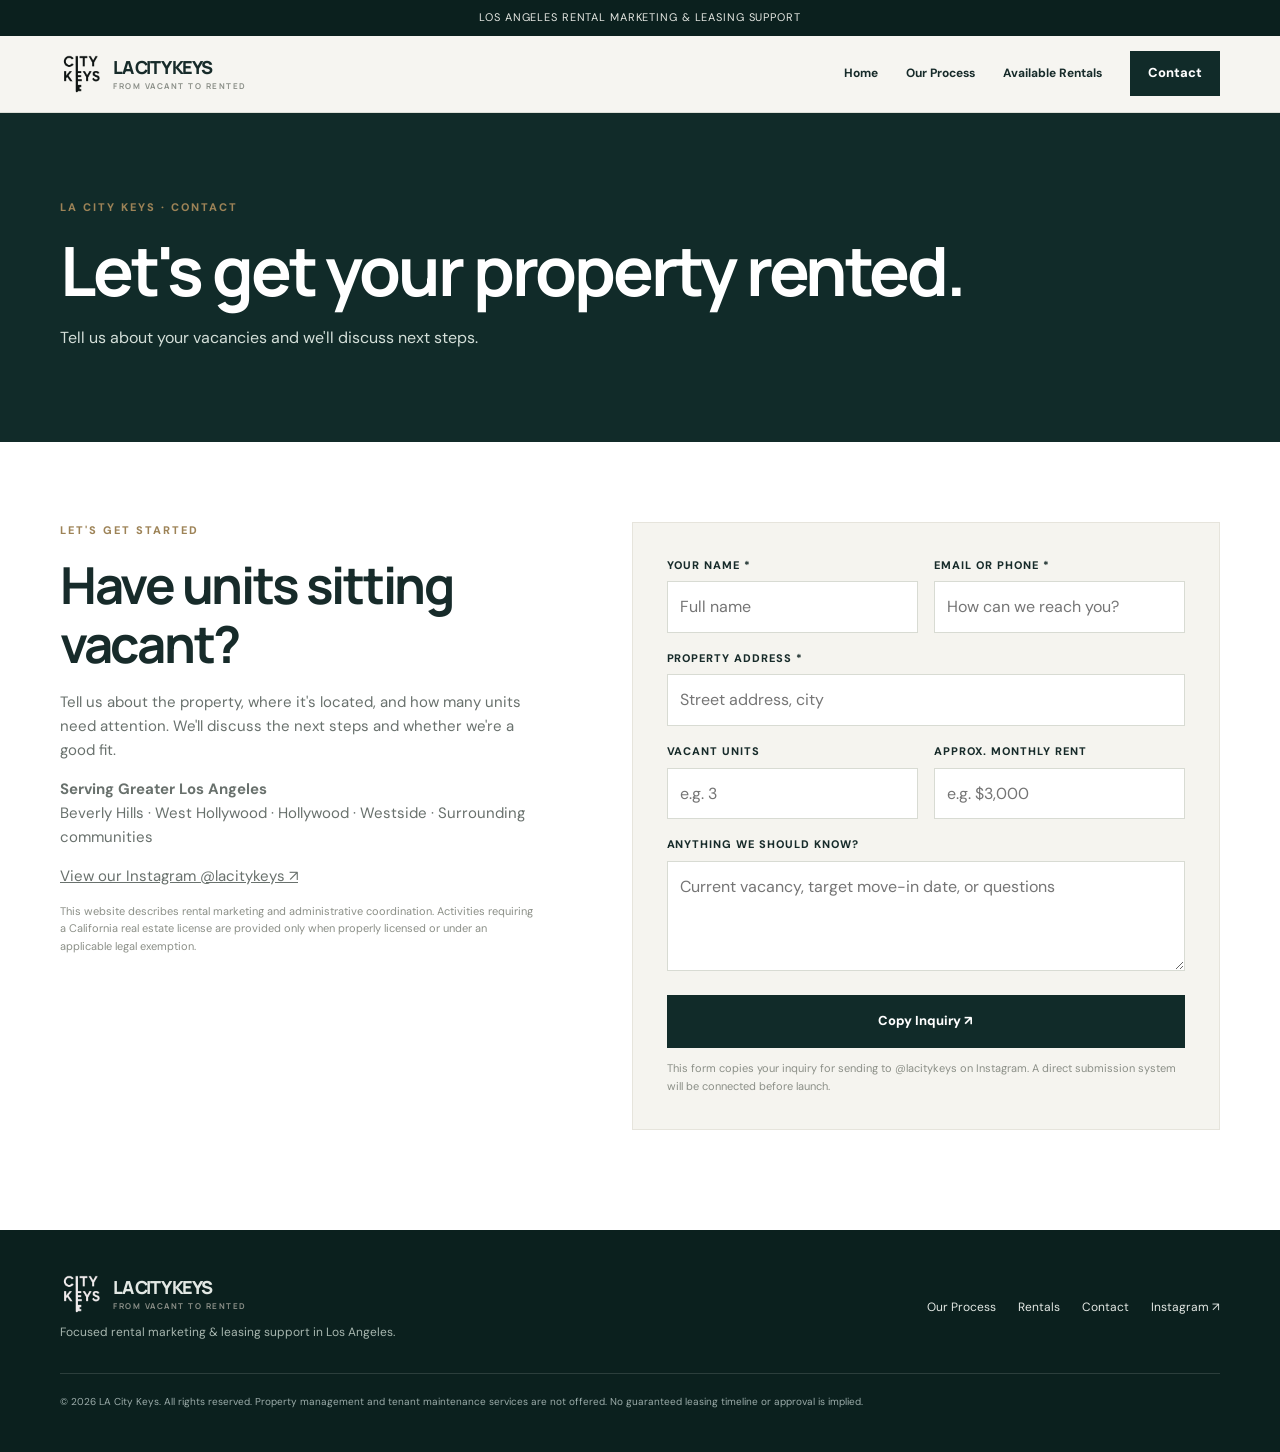
==== contact.html @ 5f10b1bb "Add files via upload" ====
<!DOCTYPE html>

<html lang="en">
<head>
<meta charset="utf-8"/>
<meta content="width=device-width,initial-scale=1" name="viewport"/>
<meta content="#132d2b" name="theme-color"/>
<title>Contact | LA City Keys</title>
<meta content="Vacant units deserve immediate attention. LA City Keys helps Los Angeles property owners market rentals, coordinate showings and keep the leasing process moving." name="description"/>
<link href="https://lacitykeys.com/" rel="canonical"/>
<meta content="LA City Keys | From Vacant to Rented" property="og:title"/>
<meta content="Dedicated vacancy-focused rental marketing and leasing support in Los Angeles." property="og:description"/>
<meta content="https://lacitykeys.com/" property="og:url"/>
<meta content="website" property="og:type"/>
<link href="https://fonts.googleapis.com" rel="preconnect"/>
<link crossorigin="" href="https://fonts.gstatic.com" rel="preconnect"/>
<link href="https://fonts.googleapis.com/css2?family=DM+Sans:wght@400;500;600;700&amp;family=Manrope:wght@400;500;600;700;800&amp;display=swap" rel="stylesheet"/>

<link href="css/style.css" rel="stylesheet"/></head>
<body class="contact-page">
<div class="top">LOS ANGELES RENTAL MARKETING &amp; LEASING SUPPORT</div>
<header class="nav"><div class="wrap nav-inner">
<a aria-label="LA City Keys home" class="brand" href="index.html"><img alt="City Keys logo" class="brand-logo" src="images/city-keys-logo.png"/><span class="brand-name">LA CITY KEYS<small>FROM VACANT TO RENTED</small></span></a>
<button aria-expanded="false" aria-label="Toggle navigation" class="menu" onclick="toggleMenu(this)">☰</button>
<nav class="links" id="navlinks"><a href="index.html">Home</a><a href="index.html#process">Our Process</a><a href="rentals.html">Available Rentals</a><a class="btn btn-dark" href="contact.html">Contact</a></nav>
</div></header>
<main><section class="page-hero"><div class="wrap"><div class="eyebrow">LA CITY KEYS · CONTACT</div><h1>Let's get your property rented.</h1><p>Tell us about your vacancies and we'll discuss next steps.</p></div></section><section class="contact" id="contact"><div class="wrap contact-grid">
<div><div class="eyebrow">LET'S GET STARTED</div><h2>Have units sitting vacant?</h2><p>Tell us about the property, where it's located, and how many units need attention. We'll discuss the next steps and whether we're a good fit.</p><p><strong>Serving Greater Los Angeles</strong><br/>Beverly Hills · West Hollywood · Hollywood · Westside · Surrounding communities</p><p><a href="https://www.instagram.com/lacitykeys/" rel="noopener noreferrer" style="text-decoration:underline" target="_blank">View our Instagram @lacitykeys ↗</a></p><p class="fine">This website describes rental marketing and administrative coordination. Activities requiring a California real estate license are provided only when properly licensed or under an applicable legal exemption.</p></div>
<form class="form" id="ownerForm" onsubmit="return submitInquiry(event)">
<div class="two"><div class="field"><label for="name">Your name *</label><input autocomplete="name" id="name" placeholder="Full name" required=""/></div><div class="field"><label for="contact">Email or phone *</label><input id="contact" placeholder="How can we reach you?" required=""/></div></div>
<div class="field"><label for="address">Property address *</label><input id="address" placeholder="Street address, city" required=""/></div>
<div class="two"><div class="field"><label for="units">Vacant units</label><input id="units" inputmode="numeric" placeholder="e.g. 3"/></div><div class="field"><label for="rent">Approx. monthly rent</label><input id="rent" placeholder="e.g. $3,000"/></div></div>
<div class="field"><label for="details">Anything we should know?</label><textarea id="details" placeholder="Current vacancy, target move-in date, or questions"></textarea></div>
<button class="btn btn-dark" type="submit">Copy Inquiry ↗</button>
<p class="fine" style="margin:12px 0 0">This form copies your inquiry for sending to @lacitykeys on Instagram. A direct submission system will be connected before launch.</p>
</form></div></section></main>
<footer class="footer"><div class="wrap"><div class="footer-inner"><div><div class="brand" href="index.html"><img alt="City Keys logo" class="brand-logo" src="images/city-keys-logo.png"/><span class="brand-name">LA CITY KEYS<small>FROM VACANT TO RENTED</small></span></div><p>Focused rental marketing &amp; leasing support in Los Angeles.</p></div><div class="footer-links"><a href="index.html#process">Our Process</a><a href="rentals.html">Rentals</a><a href="contact.html">Contact</a><a href="https://www.instagram.com/lacitykeys/">Instagram ↗</a></div></div><div class="legal">© <span data-year=""></span> LA City Keys. All rights reserved. Property management and tenant maintenance services are not offered. No guaranteed leasing timeline or approval is implied.</div></div></footer>

<script defer="True" src="js/main.js"></script></body></html>
---- css/style.css ----
:root{--ink:#172b2a;--deep:#112b29;--cream:#f6f5f1;--sand:#e8e4dc;--gold:#c3aa7d;--muted:#69716d;--white:#fff}
*{box-sizing:border-box}html{scroll-behavior:smooth}body{margin:0;font-family:"DM Sans",sans-serif;color:var(--ink);background:var(--cream);line-height:1.6}a{color:inherit;text-decoration:none}button,input,textarea{font:inherit}button{cursor:pointer}img{max-width:100%;display:block}.wrap{width:min(1160px,calc(100% - 48px));margin:auto}.eyebrow{font-size:11px;font-weight:800;letter-spacing:.18em;text-transform:uppercase;color:#9d8357}.btn{display:inline-flex;align-items:center;justify-content:center;gap:12px;background:var(--gold);padding:15px 24px;color:#182521;font-size:13px;font-weight:800;border:1px solid var(--gold);transition:.2s}.btn:hover{background:#d8c397}.btn-outline{background:transparent;color:var(--white);border-color:#ffffff77}.btn-outline:hover{background:#ffffff18}.btn-dark{background:var(--deep);color:white;border-color:var(--deep)}h1,h2,h3,p{margin-top:0}h1,h2,h3{font-family:Manrope,sans-serif;line-height:1.16;letter-spacing:-.045em}h2{font-size:clamp(32px,4vw,51px)}p{color:var(--muted)}.top{background:#0b201e;color:#e5e7e2;font-size:11px;letter-spacing:.08em;text-align:center;padding:9px}.nav{background:var(--cream);position:sticky;top:0;z-index:30;border-bottom:1px solid #dcded7}.nav-inner{display:flex;align-items:center;justify-content:space-between;min-height:76px;gap:20px}.brand{display:flex;align-items:center;gap:11px;font:800 20px Manrope;letter-spacing:-.07em}.mark{display:grid;place-items:center;width:36px;height:36px;background:var(--deep);color:var(--gold);font-size:19px;font-weight:800}.brand small{display:block;font-size:8px;letter-spacing:.19em;font-weight:700;color:#8b8f88}.links{display:flex;align-items:center;gap:28px;font-size:12px;font-weight:700}.links a:not(.btn):hover{color:#9b7a46}.links .btn{padding:11px 17px}.menu{display:none;background:none;border:0;font-size:25px}.hero{background:var(--deep);color:#fff;position:relative;overflow:hidden}.hero:before{content:"";position:absolute;inset:0;background:linear-gradient(90deg,#102b29 0%,#102b29 40%,#102b29d9 56%,#102b2960 100%),url("https://images.unsplash.com/photo-1600607687920-4e2a09cf159d?auto=format&fit=crop&w=2000&q=85") center/cover;opacity:.95}.hero-inner{position:relative;min-height:620px;display:flex;align-items:center;padding:100px 0}.hero-copy{max-width:760px}.hero h1{font-size:clamp(46px,6.6vw,84px);margin:19px 0 25px;line-height:1.06}.hero h1 em{font-style:normal;color:var(--gold)}.hero p{font-size:17px;color:#e1e8e4;max-width:590px}.actions{display:flex;gap:12px;flex-wrap:wrap;margin-top:30px}.hero-note{margin-top:46px;color:#c4d2cc;font-size:12px;letter-spacing:.06em}.strip{background:#eae7de;border-bottom:1px solid #ddd9cf}.strip-inner{display:grid;grid-template-columns:repeat(3,1fr);gap:20px;padding:25px 0}.strip strong{display:block;font:800 14px Manrope}.strip span{font-size:12px;color:#6c736d}.strip-item{border-left:2px solid #c2a875;padding-left:18px}section{padding:100px 0}.intro{display:grid;grid-template-columns:1fr 1fr;gap:90px;align-items:center}.intro h2{margin:16px 0 22px}.intro p{font-size:16px}.photo{position:relative}.photo img{height:460px;width:100%;object-fit:cover}.photo-label{position:absolute;bottom:20px;left:-22px;background:var(--deep);color:#fff;padding:20px 25px;font-weight:800;font-size:17px;box-shadow:0 12px 30px #0002}.photo-label small{display:block;font-size:10px;color:var(--gold);letter-spacing:.14em}.section-head{max-width:710px;margin-bottom:44px}.section-head h2{margin:14px 0}.section-head p{font-size:16px}.process{background:#fff}.steps{display:grid;grid-template-columns:repeat(3,1fr);gap:1px;background:#d9ded8;border:1px solid #d9ded8}.step{padding:35px;background:white;min-height:220px}.step .num{font:800 12px Manrope;color:#a7895b;letter-spacing:.1em}.step h3{font-size:19px;margin:24px 0 10px}.step p{font-size:13px;margin:0}.distinction{background:#132d2b;color:white}.distinction-grid{display:grid;grid-template-columns:1.1fr .9fr;gap:80px;align-items:center}.distinction h2{margin:16px 0 22px}.distinction p{color:#c6d2ce;font-size:16px}.checks{display:grid;gap:16px}.check{border-bottom:1px solid #ffffff26;padding:12px 0;display:flex;gap:13px;font-size:15px}.check b{color:var(--gold)}.portfolio{background:#f1efe9}.portfolio-grid{display:grid;grid-template-columns:1.1fr .9fr;gap:26px}.listing{background:white;border:1px solid #e1e1d9}.listing img{height:270px;width:100%;object-fit:cover}.listing-content{padding:27px}.listing h3{font-size:22px;margin:10px 0}.listing p{font-size:13px}.listing .price{font:800 25px Manrope}.listing .tag{display:inline-block;background:#e9f0eb;color:#37604d;padding:5px 9px;font-size:10px;font-weight:800;letter-spacing:.09em;text-transform:uppercase}.portfolio-aside{background:#e1e4dc;padding:38px;display:flex;flex-direction:column;justify-content:center}.portfolio-aside h3{font-size:28px}.portfolio-aside p{font-size:14px}.contact{background:#fff}.contact-grid{display:grid;grid-template-columns:.9fr 1.1fr;gap:90px}.contact h2{margin:16px 0}.contact p{font-size:15px}.form{background:#f5f4ef;padding:34px;border:1px solid #e6e4dc}.form label{display:block;font-size:11px;text-transform:uppercase;letter-spacing:.09em;font-weight:800;margin:0 0 7px}.field{margin-bottom:17px}.form input,.form textarea{width:100%;background:#fff;border:1px solid #d8dbd3;padding:12px;color:#172b2a;border-radius:0;outline-color:#9f8760}.form textarea{resize:vertical;min-height:110px}.two{display:grid;grid-template-columns:1fr 1fr;gap:16px}.form .btn{width:100%}.fine{font-size:11px!important;color:#8b8f87}.footer{background:#0b201e;color:#e3e8e4;padding:42px 0}.footer-inner{display:flex;justify-content:space-between;gap:30px;align-items:center}.footer p{color:#a7b6af;font-size:12px;margin:9px 0 0}.footer a{font-size:12px}.footer-links{display:flex;gap:22px}.legal{margin-top:30px;padding-top:20px;border-top:1px solid #ffffff22;font-size:10px;color:#9cacaa}
@media(max-width:850px){.links{display:none;position:absolute;top:76px;left:0;right:0;background:var(--cream);padding:25px;flex-direction:column;align-items:stretch;box-shadow:0 20px 25px #0002}.links.open{display:flex}.menu{display:block}.hero-inner{min-height:550px;padding:80px 0}.hero:before{background:linear-gradient(90deg,#102b29ef,#102b29c4),url("https://images.unsplash.com/photo-1600607687920-4e2a09cf159d?auto=format&fit=crop&w=1400&q=80") center/cover}.intro,.distinction-grid,.portfolio-grid,.contact-grid{grid-template-columns:1fr;gap:35px}.steps{grid-template-columns:1fr 1fr}.photo-label{left:0}.strip-inner{grid-template-columns:1fr;gap:10px}.strip-item{padding:7px 15px}section{padding:65px 0}.photo img{height:320px}.footer-inner{align-items:flex-start;flex-direction:column}}
@media(max-width:520px){.wrap{width:min(100% - 34px,1160px)}.hero h1{font-size:43px}.hero p{font-size:15px}.steps{grid-template-columns:1fr}.step{min-height:auto}.two{grid-template-columns:1fr;gap:0}.form{padding:20px}.hero-note{margin-top:32px}.footer-links{flex-wrap:wrap}}

/* Shared multipage navigation and property portfolio */
.brand .brand-logo{width:42px;height:42px;object-fit:contain;flex:none}.brand .brand-name{font-size:18px;line-height:1.15}.brand small{margin-top:3px}.footer .brand-logo{filter:invert(1)}.listing-placeholder{height:210px;background:linear-gradient(140deg,#173834,#274b45);display:flex;align-items:center;justify-content:center;flex-direction:column;gap:10px;color:#d8c49f}.listing-placeholder img{width:110px;height:110px;object-fit:contain;filter:invert(1)}.listing-placeholder span{font:700 11px Manrope;letter-spacing:.16em;text-transform:uppercase}.listing .tag{background:#f1eee6;color:#776342}.listing-content .btn{margin-top:14px}.page-hero{background:var(--deep);color:white;padding:86px 0 75px}.page-hero h1{font-size:clamp(38px,5.5vw,68px);margin:15px 0}.page-hero p{color:#d4dfd9;max-width:690px}.rental-grid{display:grid;grid-template-columns:repeat(2,minmax(0,1fr));gap:25px}.rental-card{background:white;border:1px solid #e0e2db}.rental-card .listing-content{padding:28px}.rental-card h3{font-size:24px}.rental-card .address{font-size:13px;color:#69716d}.rental-card .price-note{font-size:13px;font-weight:700;color:#475852}.rental-card .btn{margin-top:15px}.notice{font-size:12px;color:#727b75;margin-top:24px}.contact-page .contact{padding-top:80px}@media(max-width:700px){.rental-grid{grid-template-columns:1fr}.brand .brand-name{font-size:16px}}
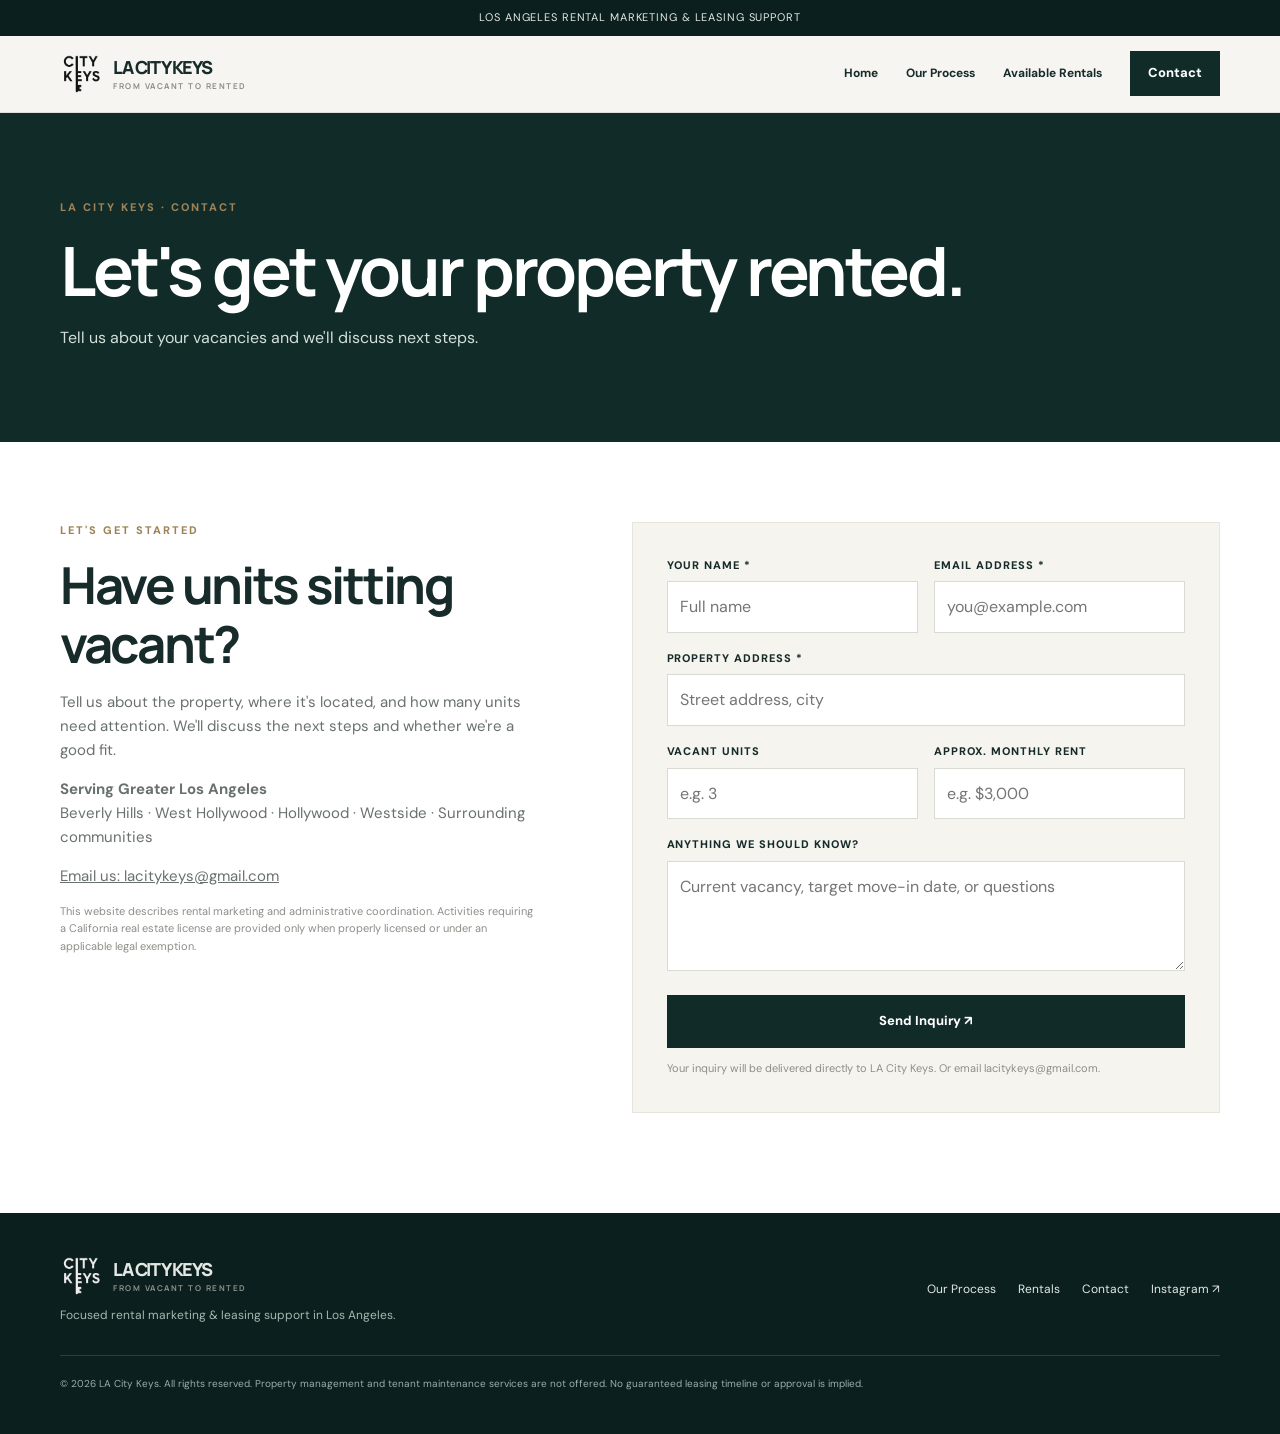
==== commit 06d42359: "Add files via upload" ====
--- a/contact.html
+++ b/contact.html
@@ -25,14 +25,16 @@
 <nav class="links" id="navlinks"><a href="index.html">Home</a><a href="index.html#process">Our Process</a><a href="rentals.html">Available Rentals</a><a class="btn btn-dark" href="contact.html">Contact</a></nav>
 </div></header>
 <main><section class="page-hero"><div class="wrap"><div class="eyebrow">LA CITY KEYS · CONTACT</div><h1>Let's get your property rented.</h1><p>Tell us about your vacancies and we'll discuss next steps.</p></div></section><section class="contact" id="contact"><div class="wrap contact-grid">
-<div><div class="eyebrow">LET'S GET STARTED</div><h2>Have units sitting vacant?</h2><p>Tell us about the property, where it's located, and how many units need attention. We'll discuss the next steps and whether we're a good fit.</p><p><strong>Serving Greater Los Angeles</strong><br/>Beverly Hills · West Hollywood · Hollywood · Westside · Surrounding communities</p><p><a href="https://www.instagram.com/lacitykeys/" rel="noopener noreferrer" style="text-decoration:underline" target="_blank">View our Instagram @lacitykeys ↗</a></p><p class="fine">This website describes rental marketing and administrative coordination. Activities requiring a California real estate license are provided only when properly licensed or under an applicable legal exemption.</p></div>
-<form class="form" id="ownerForm" onsubmit="return submitInquiry(event)">
-<div class="two"><div class="field"><label for="name">Your name *</label><input autocomplete="name" id="name" placeholder="Full name" required=""/></div><div class="field"><label for="contact">Email or phone *</label><input id="contact" placeholder="How can we reach you?" required=""/></div></div>
-<div class="field"><label for="address">Property address *</label><input id="address" placeholder="Street address, city" required=""/></div>
-<div class="two"><div class="field"><label for="units">Vacant units</label><input id="units" inputmode="numeric" placeholder="e.g. 3"/></div><div class="field"><label for="rent">Approx. monthly rent</label><input id="rent" placeholder="e.g. $3,000"/></div></div>
-<div class="field"><label for="details">Anything we should know?</label><textarea id="details" placeholder="Current vacancy, target move-in date, or questions"></textarea></div>
-<button class="btn btn-dark" type="submit">Copy Inquiry ↗</button>
-<p class="fine" style="margin:12px 0 0">This form copies your inquiry for sending to @lacitykeys on Instagram. A direct submission system will be connected before launch.</p>
+<div><div class="eyebrow">LET'S GET STARTED</div><h2>Have units sitting vacant?</h2><p>Tell us about the property, where it's located, and how many units need attention. We'll discuss the next steps and whether we're a good fit.</p><p><strong>Serving Greater Los Angeles</strong><br/>Beverly Hills · West Hollywood · Hollywood · Westside · Surrounding communities</p><p><a href="mailto:lacitykeys@gmail.com" style="text-decoration:underline">Email us: lacitykeys@gmail.com</a></p><p class="fine">This website describes rental marketing and administrative coordination. Activities requiring a California real estate license are provided only when properly licensed or under an applicable legal exemption.</p></div>
+<form class="form" id="ownerForm" action="https://formspree.io/f/xrppovqv" method="POST" onsubmit="return submitInquiry(event)">
+<input type="hidden" name="_subject" value="LA City Keys — New Property Owner Inquiry"/>
+<div class="two"><div class="field"><label for="name">Your name *</label><input autocomplete="name" id="name" name="name" placeholder="Full name" required=""/></div><div class="field"><label for="contact">Email address *</label><input id="contact" name="email" type="email" autocomplete="email" placeholder="you@example.com" required=""/></div></div>
+<div class="field"><label for="address">Property address *</label><input id="address" name="address" placeholder="Street address, city" required=""/></div>
+<div class="two"><div class="field"><label for="units">Vacant units</label><input id="units" name="units" inputmode="numeric" placeholder="e.g. 3"/></div><div class="field"><label for="rent">Approx. monthly rent</label><input id="rent" name="rent" placeholder="e.g. $3,000"/></div></div>
+<div class="field"><label for="details">Anything we should know?</label><textarea id="details" name="details" placeholder="Current vacancy, target move-in date, or questions"></textarea></div>
+<button class="btn btn-dark" type="submit" id="sendInquiry">Send Inquiry ↗</button>
+<p id="formStatus" role="status" aria-live="polite" style="margin:12px 0 0;display:none"></p>
+<p class="fine" style="margin:12px 0 0">Your inquiry will be delivered directly to LA City Keys. Or email <a href="mailto:lacitykeys@gmail.com">lacitykeys@gmail.com</a>.</p>
 </form></div></section></main>
 <footer class="footer"><div class="wrap"><div class="footer-inner"><div><div class="brand" href="index.html"><img alt="City Keys logo" class="brand-logo" src="images/city-keys-logo.png"/><span class="brand-name">LA CITY KEYS<small>FROM VACANT TO RENTED</small></span></div><p>Focused rental marketing &amp; leasing support in Los Angeles.</p></div><div class="footer-links"><a href="index.html#process">Our Process</a><a href="rentals.html">Rentals</a><a href="contact.html">Contact</a><a href="https://www.instagram.com/lacitykeys/">Instagram ↗</a></div></div><div class="legal">© <span data-year=""></span> LA City Keys. All rights reserved. Property management and tenant maintenance services are not offered. No guaranteed leasing timeline or approval is implied.</div></div></footer>
 
--- a/css/style.css
+++ b/css/style.css
@@ -6,3 +6,6 @@
 
 /* Shared multipage navigation and property portfolio */
 .brand .brand-logo{width:42px;height:42px;object-fit:contain;flex:none}.brand .brand-name{font-size:18px;line-height:1.15}.brand small{margin-top:3px}.footer .brand-logo{filter:invert(1)}.listing-placeholder{height:210px;background:linear-gradient(140deg,#173834,#274b45);display:flex;align-items:center;justify-content:center;flex-direction:column;gap:10px;color:#d8c49f}.listing-placeholder img{width:110px;height:110px;object-fit:contain;filter:invert(1)}.listing-placeholder span{font:700 11px Manrope;letter-spacing:.16em;text-transform:uppercase}.listing .tag{background:#f1eee6;color:#776342}.listing-content .btn{margin-top:14px}.page-hero{background:var(--deep);color:white;padding:86px 0 75px}.page-hero h1{font-size:clamp(38px,5.5vw,68px);margin:15px 0}.page-hero p{color:#d4dfd9;max-width:690px}.rental-grid{display:grid;grid-template-columns:repeat(2,minmax(0,1fr));gap:25px}.rental-card{background:white;border:1px solid #e0e2db}.rental-card .listing-content{padding:28px}.rental-card h3{font-size:24px}.rental-card .address{font-size:13px;color:#69716d}.rental-card .price-note{font-size:13px;font-weight:700;color:#475852}.rental-card .btn{margin-top:15px}.notice{font-size:12px;color:#727b75;margin-top:24px}.contact-page .contact{padding-top:80px}@media(max-width:700px){.rental-grid{grid-template-columns:1fr}.brand .brand-name{font-size:16px}}
+
+/* Property gallery and details: 1450 S Wooster */
+.property-gallery{background:#e8e7e0}.property-main-photo{display:block;width:100%;height:350px;object-fit:cover}.gallery-controls{display:flex;align-items:center;justify-content:space-between;padding:5px 13px;background:#16322e;color:#fff}.gallery-arrow{border:0;background:transparent;color:#fff;font-size:30px;line-height:1;padding:2px 12px;cursor:pointer}.gallery-arrow:hover{color:#d5b984}.gallery-count{font-size:12px;letter-spacing:.09em}.gallery-thumbs{display:flex;gap:6px;overflow-x:auto;padding:8px}.gallery-thumb{padding:0;border:2px solid transparent;flex:0 0 72px;background:none;cursor:pointer}.gallery-thumb:focus-visible{outline:2px solid #c3aa7d}.gallery-thumb img{width:100%;height:55px;object-fit:cover}.property-facts{font-weight:700!important;color:#253c35!important;font-size:13px!important}.property-subheading{font:800 14px Manrope;margin:24px 0 12px}.property-highlights{margin:0 0 18px;padding-left:20px;color:#69716d;font-size:13px;line-height:1.9}.property-disclaimer{border-top:1px solid #e5e5df;padding-top:16px;margin-top:20px;font-size:11px!important;color:#7d827d!important;line-height:1.7}.rental-card .price-note{font-size:15px;font-weight:800}.rental-card .listing-content>p{line-height:1.7}@media(max-width:520px){.property-main-photo{height:270px}.gallery-thumb{flex-basis:60px}.gallery-thumb img{height:48px}}
